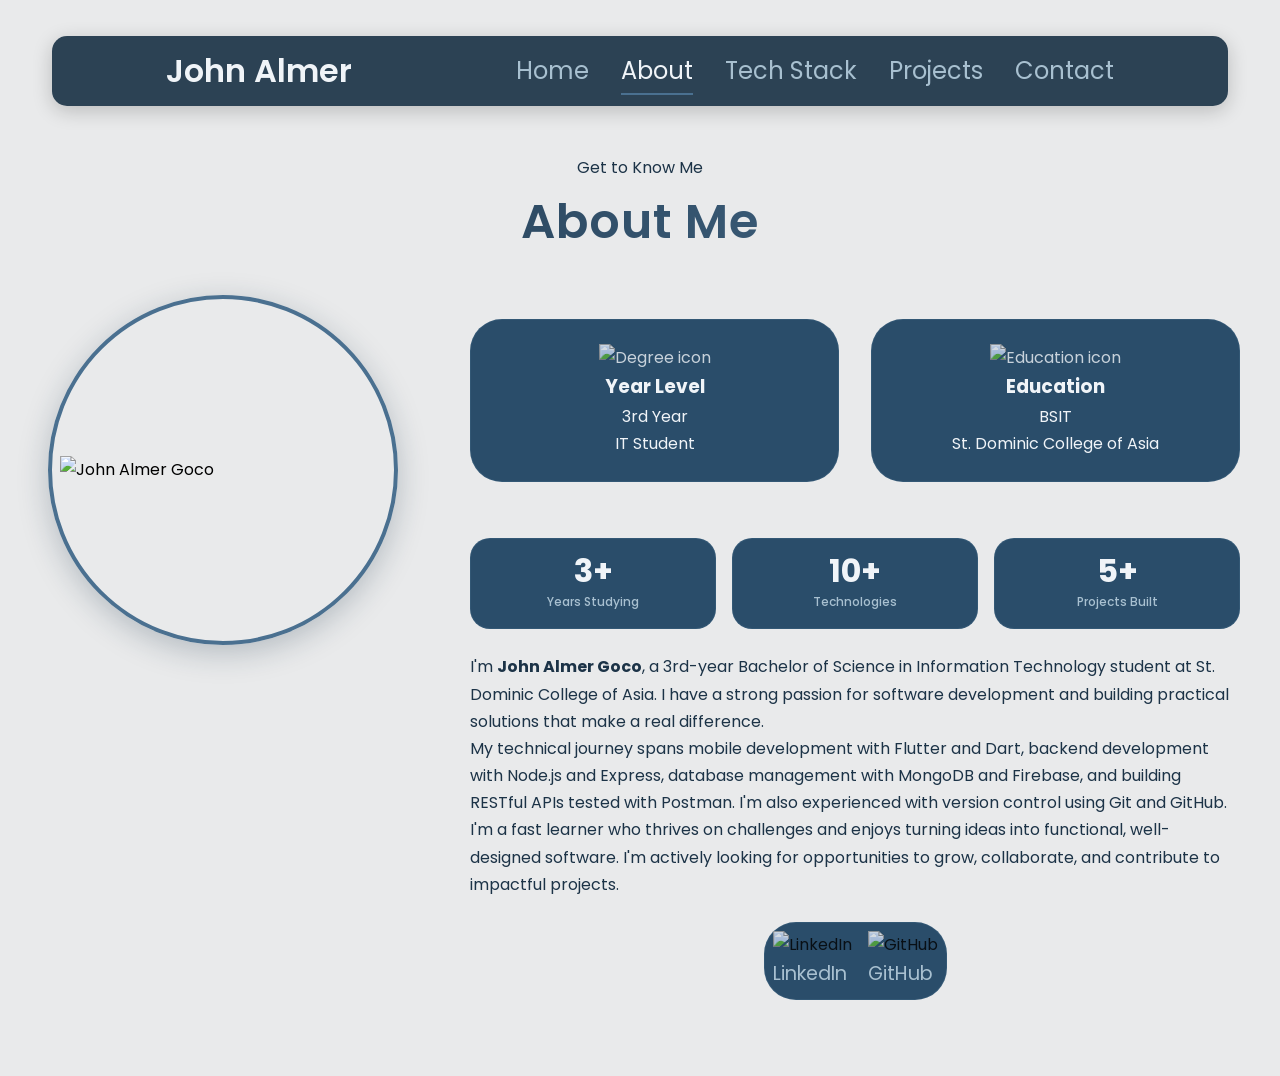
==== about.html @ 6cb9fc60 "Update portfolio" ====
<!DOCTYPE html>
<html lang="en">
<head>
    <meta charset="UTF-8">
    <meta name="viewport" content="width=device-width, initial-scale=1.0">
    <title>John Almer Goco | About</title>
    <link rel="stylesheet" href="css/style.css">
    <link rel="stylesheet" href="css/mediaqueries.css">
    <link rel="stylesheet" href="css/view.css">
</head>
<body>
    <div class="main-content">

        <nav id="desktop-nav">
            <div class="logo">John Almer</div>
            <ul class="nav-links">
                <li><a href="index.html">Home</a></li>
                <li><a href="about.html">About</a></li>
                <li><a href="tech-stack.html">Tech Stack</a></li>
                <li><a href="projects.html">Projects</a></li>
                <li><a href="contact.html">Contact</a></li>
            </ul>
        </nav>

        <nav id="hamburger-nav">
            <div class="logo">John Almer</div>
            <div class="hamburger-menu">
                <div class="hamburger-icon" onclick="toggleMenu()">
                    <span></span>
                    <span></span>
                    <span></span>
                </div>
                <div class="menu-links">
                    <li><a href="index.html" onclick="toggleMenu()">Home</a></li>
                    <li><a href="about.html" onclick="toggleMenu()">About</a></li>
                    <li><a href="tech-stack.html" onclick="toggleMenu()">Tech Stack</a></li>
                    <li><a href="projects.html" onclick="toggleMenu()">Projects</a></li>
                    <li><a href="contact.html" onclick="toggleMenu()">Contact</a></li>
                </div>
            </div>
        </nav>

        <section id="about">
            <p class="section__text__p1">Get to Know Me</p>
            <h1 class="title">About Me</h1>

            <div class="section-container">
                <div class="section__pic-container">
                    <img src="./assets/profilepic.jpg" alt="John Almer Goco" class="about-pic" />
                </div>

                <div class="about-details-container">
                    <div class="about-containers">
                        <div class="details-container">
                            <img src="./assets/experience-badge.png" alt="Degree icon" class="icon" />
                            <h3>Year Level</h3>
                            <p>3rd Year<br>IT Student</p>
                        </div>
                        <div class="details-container">
                            <img src="./assets/education-icon.png" alt="Education icon" class="icon" />
                            <h3>Education</h3>
                            <p>BSIT<br>St. Dominic College of Asia</p>
                        </div>
                    </div>

                    <!-- Animated stats row -->
                    <div class="about-stats">
                        <div class="stat-item">
                            <span class="stat-number" data-target="3">0</span>
                            <span class="stat-label">Years Studying</span>
                        </div>
                        <div class="stat-item">
                            <span class="stat-number" data-target="10">0</span>
                            <span class="stat-label">Technologies</span>
                        </div>
                        <div class="stat-item">
                            <span class="stat-number" data-target="5">0</span>
                            <span class="stat-label">Projects Built</span>
                        </div>
                    </div>

                    <div class="text-container">
                        <p>I'm <strong>John Almer Goco</strong>, a 3rd-year Bachelor of Science in Information Technology student at St. Dominic College of Asia. I have a strong passion for software development and building practical solutions that make a real difference.</p>
                        <p>My technical journey spans mobile development with Flutter and Dart, backend development with Node.js and Express, database management with MongoDB and Firebase, and building RESTful APIs tested with Postman. I'm also experienced with version control using Git and GitHub.</p>
                        <p>I'm a fast learner who thrives on challenges and enjoys turning ideas into functional, well-designed software. I'm actively looking for opportunities to grow, collaborate, and contribute to impactful projects.</p>
                    </div>

                    <div class="contact-info-lower-container">
                        <div class="contact-info-container">
                            <img src="./assets/Linkedin-Icon.png" alt="LinkedIn" class="icon contact-icon" />
                            <p><a href="https://www.linkedin.com/in/john-almer-goco-303b202a8/" target="_blank" rel="noopener">LinkedIn</a></p>
                        </div>
                        <div class="contact-info-container">
                            <img src="./assets/github-logo.png" alt="GitHub" class="icon contact-icon" />
                            <p><a href="https://www.github.com/git-gocojohnalmer" target="_blank" rel="noopener">GitHub</a></p>
                        </div>
                    </div>

                </div>
            </div>
        </section>

    </div>
    <script src="js/script.js"></script>
</body>
</html>
---- css/style.css ----
/* GENERAL STYLING */

@import url('https://fonts.googleapis.com/css2?family=Poppins:wght@300;400;500;600&display=swap');

:root {
    --color-bg-dark:    #1C3347;
    --color-bg-mid:     #2A4D6A;
    --color-accent:     #4A7090;
    --color-bg-light:   #E9EAEB;
    --color-text-light: #F0F4F8;
    --color-text-muted: #A8C0D0;
    --color-text-dark:  #1C3347;
    --radius-card:      1.25rem;
    --transition:       300ms ease;
}

* {
    margin: 0;
    padding: 0;
    box-sizing: border-box;
}

body {
    font-family: 'Poppins', sans-serif;
    background-color: var(--color-bg-light);
    overflow-x: hidden;
    position: relative;
    line-height: 1.7;
}

html {
    scroll-behavior: smooth;
}

p {
    color: var(--color-text-dark);
}

/* ANIMATIONS AND TRANSITIONS */

@keyframes fadeIn {
    from {
        opacity: 0;
        transform: translateY(20px);
    }
    to {
        opacity: 1;
        transform: translateY(0);
    }
}

@keyframes scale {
    0% {
        transform: scale(1);
    }
    50% {
        transform: scale(1.05);
    }
    100% {
        transform: scale(1);
    }
}

@keyframes float {
    0% {
        transform: translateY(0px);
    }
    50% {
        transform: translateY(-10px);
    }
    100% {
        transform: translateY(0px);
    }
}

@keyframes pulse {
    0% {
        box-shadow: 0 0 0 0 rgba(74, 112, 144, 0.4);
    }
    70% {
        box-shadow: 0 0 0 10px rgba(74, 112, 144, 0);
    }
    100% {
        box-shadow: 0 0 0 0 rgba(74, 112, 144, 0);
    }
}

a,
.btn,
.icon {
    transition: all var(--transition);
}

.nav-links a {
    position: relative;
    color: var(--color-text-muted);
    text-decoration: none;
    padding: 0.5rem 0;
}

.nav-links a::after {
    content: '';
    position: absolute;
    width: 0;
    height: 2px;
    bottom: 0;
    left: 0;
    background-color: var(--color-accent);
    transition: width 0.3s ease;
}

.nav-links a:hover {
    color: var(--color-text-light);
}

.nav-links a:hover::after {
    width: 100%;
}

.section__text__p1,
.title,
.section__text__p2,
.btn-container,
#socials-container {
    animation: fadeIn 1s ease forwards;
}

.section__pic-container {
    animation: float 3s ease-in-out infinite;
}

.title {
    animation-delay: 0.2s;
}

.section__text__p2 {
    animation-delay: 0.4s;
}

.btn-container {
    animation-delay: 0.6s;
}

#socials-container {
    animation-delay: 0.8s;
}

.icon:hover {
    transform: scale(1.1);
    cursor: pointer;
}

.arrow {
    animation: pulse 2s infinite;
}

/* Scroll animation classes */
.animate-in {
    animation: fadeIn 0.6s ease forwards;
}

.details-container,
article,
.section__text,
.btn-container {
    opacity: 0;
    transform: translateY(20px);
    transition: all 0.6s ease;
}

/* DESKTOP NAV */

nav,
.nav-links {
    display: flex;
}

nav {
    justify-content: space-around;
    align-items: center;
    height: 70px;
    background-color: rgba(28, 51, 71, 0.92);
    border-radius: 15px;
    padding: 0 2rem;
    margin: 1rem 2rem;
    box-shadow: 0 5px 20px rgba(0, 0, 0, 0.2);
    backdrop-filter: blur(10px);
}

.nav-links {
    gap: 2rem;
    list-style: none;
    font-size: 1.5rem;
    display: flex;
    align-items: center;
}

a {
    color: inherit;
    text-decoration: none;
    position: relative;
}

a:hover {
    color: var(--color-text-light);
    transform: translateY(-2px);
}

a::after {
    content: '';
    position: absolute;
    width: 0;
    height: 2px;
    bottom: -5px;
    left: 0;
    background-color: var(--color-accent);
    transition: width 0.3s ease;
}

a:hover::after {
    width: 100%;
}

.logo {
    font-size: 2rem;
    color: var(--color-text-light);
    font-weight: 600;
}

.logo:hover {
    cursor: default;
}

/* Particle js */

#particle-js {
    position: fixed;
    width: 100%;
    height: 100%;
    top: 0;
    left: 0;
    z-index: -1;
    background-color: var(--color-bg-dark);
}

.main-content {
    position: relative;
    z-index: 1;
    padding: 20px;
    width: 100%;
    min-height: 100vh;
    display: flex;
    flex-direction: column;
}

/* HAMBURGER MENU */

#hamburger-nav {
    display: none;
    background-color: rgba(28, 51, 71, 0.92);
    border-radius: 15px;
    padding: 0.5rem 2rem;
    margin: 1rem 2rem;
    box-shadow: 0 5px 20px rgba(0, 0, 0, 0.2);
    backdrop-filter: blur(10px);
    height: fit-content;
}

.hamburger-menu {
    position: relative;
    display: flex;
    flex-direction: column;
    align-items: flex-end;
}

.hamburger-icon {
    display: flex;
    flex-direction: column;
    justify-content: space-between;
    height: 24px;
    width: 30px;
    cursor: pointer;
}

.hamburger-icon span {
    height: 2px;
    width: 100%;
    background-color: var(--color-text-light);
    transition: all 0.3s ease-in-out;
    border-radius: 5px;
}

.menu-links {
    position: absolute;
    top: 100%;
    right: 0;
    background-color: var(--color-bg-dark);
    width: 0;
    max-height: 0;
    overflow: hidden;
    transition: all 0.3s ease-in-out;
    border-radius: 15px;
    box-shadow: 0 10px 30px rgba(0, 0, 0, 0.3);
    text-align: center;
    opacity: 0;
    z-index: 100;
    backdrop-filter: blur(10px);
    list-style: none;
    padding: 0;
    margin: 0.5rem 0 0 0;
    border: 1px solid rgba(74, 112, 144, 0.3);
}

.menu-links a {
    display: block;
    padding: 10px;
    text-align: center;
    font-size: 1.5rem;
    color: var(--color-text-light);
    text-decoration: none;
    transition: all 0.3s ease-in-out;
}

.menu-links a:hover {
    background-color: var(--color-bg-mid);
    color: var(--color-text-light);
}

.menu-links li {
    list-style: none;
}

.menu-links.open {
    max-height: 300px;
    width: 200px;
    padding: 10px;
    opacity: 1;
}

.hamburger-icon.open span:first-child {
    transform: rotate(45deg) translate(10px, 5px);
}

.hamburger-icon.open span:nth-child(2) {
    opacity: 0;
}

.hamburger-icon.open span:last-child {
    transform: rotate(-45deg) translate(10px, -5px);
}

.hamburger-icon span:first-child {
    transform: none;
}

.hamburger-icon span:first-child {
    opacity: 1;
}

.hamburger-icon span:last-child {
    transform: none;
}

/* SECTIONS */

section {
    padding: 2rem 0;
    min-height: 80vh;
    margin: 0 auto;
    max-width: 1200px;
    box-sizing: border-box;
    animation: fadeIn 1s ease forwards;
    display: flex;
    flex-direction: column;
    justify-content: center;
}

.section-container {
    display: flex;
}

/* PROFILE SECTION */

#profile {
    display: flex;
    justify-content: space-between;
    align-items: center;
    gap: 3rem;
    min-height: 80vh;
    padding: 2rem 0;
    flex-direction: row;
}

#profile p,
#profile .section__text__p1,
#profile .section__text__p2 {
    color: var(--color-text-muted);
}

#profile .title {
    background: linear-gradient(to right, var(--color-text-light), var(--color-accent));
    -webkit-background-clip: text;
    background-clip: text;
    color: transparent;
}

.profile-pic {
    width: 96%;
    height: 100%;
    object-fit: cover;
    object-position: center;
    transition: all 0.5s ease;
    box-shadow: 0 10px 20px rgba(0, 0, 0, 0.2);
}

.profile-pic:hover {
    transform: scale(1.03);
    box-shadow: 0 15px 30px rgba(0, 0, 0, 0.3);
}

.section__pic-container {
    display: flex;
    height: 350px;
    width: 350px;
    margin-left: 2rem;
    border-radius: 50%;
    flex: 0 0 auto;
    justify-content: center;
    align-items: center;
    overflow: hidden;
    box-shadow: 0 10px 25px rgba(0, 0, 0, 0.25);
    border: 4px solid var(--color-accent);
    transition: transform 0.3s ease, box-shadow 0.3s ease;
}

.section__pic-container:hover {
    transform: translateY(-10px);
    box-shadow: 0 15px 30px rgba(74, 112, 144, 0.4);
}

.section__text {
    align-self: center;
    max-width: 500px;
    flex: 1;
    text-align: center;
    padding-right: 2rem;
}

.section__text p {
    font-weight: 600;
}

.section__text__p1 {
    text-align: center;
}

.section__text__p2 {
    font-size: 1.75rem;
    margin-bottom: 2rem;
}

.title {
    font-size: 3rem;
    text-align: center;
    margin-bottom: 1.5rem;
    background: linear-gradient(to right, var(--color-text-dark), var(--color-accent));
    -webkit-background-clip: text;
    background-clip: text;
    color: transparent;
    font-weight: 600;
    letter-spacing: 1px;
}

#socials-container {
    display: flex;
    justify-content: center;
    margin-top: 0.5rem;
    gap: 1rem;
}

/* ICONS */

.icon {
    cursor: pointer;
    height: 2rem;
    opacity: 0.8;
    transition: all var(--transition);
}

.icon:hover {
    opacity: 1;
}

/* BUTTON */

.btn-container {
    display: flex;
    justify-content: center;
    gap: 1rem;
}

.btn {
    font-weight: 600;
    transition: all var(--transition);
    padding: 1rem;
    width: 8rem;
    border-radius: 2rem;
    border: 2px solid var(--color-accent);
    text-decoration: none;
    box-shadow: 0 5px 15px rgba(74, 112, 144, 0.25);
    display: inline-block;
    text-align: center;
    cursor: pointer;
    position: relative;
    overflow: hidden;
    z-index: 1;
}

.btn::before {
    content: '';
    position: absolute;
    top: 0;
    left: -100%;
    width: 100%;
    height: 100%;
    background: rgba(255, 255, 255, 0.1);
    transition: all 0.3s ease;
    z-index: -1;
}

.btn:hover::before {
    left: 0;
}

.btn:hover {
    transform: translateY(-3px);
    box-shadow: 0 10px 25px rgba(74, 112, 144, 0.4);
    color: var(--color-text-light);
}

.btn-color-1 {
    background-color: var(--color-accent);
    color: var(--color-text-light);
}

.btn-color-1:hover {
    background-color: var(--color-bg-mid);
    border-color: var(--color-bg-mid);
    color: var(--color-text-light);
}

.btn-color-2 {
    background: transparent;
    border-color: var(--color-text-light);
    color: var(--color-text-light);
}

.btn-color-2:hover {
    background-color: rgba(240, 244, 248, 0.12);
    border-color: var(--color-text-light);
}

.btn-container {
    gap: 1rem;
}

/* ABOUT SECTION */

#about {
    position: relative;
}

.about-containers {
    gap: 2rem;
    margin-bottom: 2rem;
    margin-top: 2rem;
}

.about-details-container {
    justify-content: center;
    flex-direction: column;
}

.about-containers,
.about-details-container {
    display: flex;
}

.about-pic {
    width: 100%;
    object-fit: cover;
    object-position: center;
}

.arrow {
    position: absolute;
    right: -5rem;
    bottom: 2.5rem;
}

.details-container {
    padding: 1.5rem;
    flex: 1;
    background: var(--color-bg-mid);
    border-radius: 2rem;
    border: 1px solid rgba(74, 112, 144, 0.3);
    text-align: center;
    transition: all 0.3s ease;
    transform: translateY(0);
    color: var(--color-text-light);
}

.details-container:hover {
    transform: translateY(-10px);
    box-shadow: 0 15px 30px rgba(28, 51, 71, 0.2);
    border-color: var(--color-accent);
}

.details-container p,
.details-container h2,
.details-container h3 {
    color: var(--color-text-light);
}

.section-container {
    gap: 4rem;
    height: 80%;
}

#about .section__pic-container {
    height: 350px;
    margin: 0.5rem;
    padding: 0.5rem;
    box-shadow: 0 8px 30px rgba(28, 51, 71, 0.25);
}

.contact-info-container p {
    font-size: larger;
    color: var(--color-text-dark);
}

.contact-icon {
    cursor: default;
}

.icon.contact-icon:hover {
    transform: scale(1.1);
}

.contact-info-lower-container {
    display: flex;
    justify-content: center;
    gap: 1rem;
    margin-top: 0.75rem;
    flex-wrap: wrap;
    border-radius: 2rem;
    border: 1px solid rgba(74, 112, 144, 0.3);
    background: var(--color-bg-mid);
    padding: 0.5rem;
    margin-bottom: 0.5rem;
}

.contact-info-lower-container p {
    color: var(--color-text-muted);
}

/* ---- About Stats (about.html) ---- */

.about-stats {
    display: flex;
    gap: 1rem;
    margin: 1.5rem 0;
    justify-content: center;
}

.stat-item {
    display: flex;
    flex-direction: column;
    align-items: center;
    background: var(--color-bg-mid);
    border: 1px solid rgba(74, 112, 144, 0.3);
    border-radius: var(--radius-card);
    padding: 1rem 1.5rem;
    min-width: 90px;
    flex: 1;
}

.stat-number {
    font-size: 2rem;
    font-weight: 700;
    color: var(--color-text-light);
    line-height: 1;
}

.stat-label {
    font-size: 0.75rem;
    color: var(--color-text-muted);
    text-align: center;
    margin-top: 0.3rem;
    font-weight: 500;
}

/* ---- Tech Stack Filter (tech-stack.html) ---- */

.filter-container {
    display: flex;
    gap: 0.75rem;
    margin-bottom: 2rem;
    flex-wrap: wrap;
    justify-content: center;
}

.filter-btn {
    padding: 0.5rem 1.4rem;
    border-radius: 2rem;
    border: 2px solid var(--color-accent);
    background: transparent;
    color: var(--color-accent);
    font-family: 'Poppins', sans-serif;
    font-size: 0.9rem;
    font-weight: 600;
    cursor: pointer;
    transition: all var(--transition);
}

.filter-btn:hover,
.filter-btn.active {
    background: var(--color-accent);
    color: var(--color-text-light);
    box-shadow: 0 4px 12px rgba(74, 112, 144, 0.3);
}

.details-container.hidden {
    display: none;
}

/* Active nav link */
.active-link {
    color: var(--color-text-light) !important;
}

.active-link::after {
    width: 100% !important;
}
---- css/mediaqueries.css ----
@media screen and (max-width: 1400px) {
    #profile {
        height: 83vh;
        margin-bottom: 6rem;
    }

    .about-containers {
        flex-wrap: wrap;
    }

    section {
        height: auto;
        min-height: 85vh;
        padding-bottom: 2rem;
    }
}

@media screen and (max-width: 1200px) {
    #desktop-nav {
        display: none;
    }

    #hamburger-nav {
        display: flex;
        margin: 1rem;
        padding: 0.75rem 1.5rem;
        width: calc(100% - 2rem);
        justify-content: space-between;
        background-color: rgba(28, 51, 71, 0.95);
        border-radius: 15px;
        box-shadow: 0 5px 20px rgba(0, 0, 0, 0.25);
        backdrop-filter: blur(10px);
        position: fixed;
        top: 0;
        left: 0;
        right: 0;
        z-index: 10;
    }

    #experience,
    .experience-details-container,
    .tech-stack-details-container {
        margin-top: 2rem;
    }

    #profile,
    .section-container {
        display: flex;
        flex-direction: column;
        align-items: center;
        text-align: center;
    }

    .arrow {
        display: none;
    }

    section,
    .section-container {
        height: fit-content;
    }

    section {
        margin: 0 5%;
        padding-top: 80px;
        padding: 1rem;
    }

    .main-content {
        padding-top: 60px;
    }

    .section__pic-container {
        width: 275px;
        height: 275px;
        margin: 0 auto 2rem;
    }

    .about-containers {
        margin-top: 0;
        display: flex;
        justify-content: center;
    }

    .details-container {
        padding: 1rem;
        margin: 0.5rem;
    }

    .contact-info-container {
        margin: 0.5rem;
    }

    .hamburger-menu {
        width: 100%;
    }

    .menu-links {
        max-height: 300px;
        margin: 0 auto;
        display: flex;
        flex-direction: column;
        align-items: center;
        width: 100%;
    }

    .menu-links a {
        display: block;
        text-align: center;
        width: 100%;
        padding: 0.8rem 0;
    }
}

@media screen and (max-width: 600px) {
    #contact,
    footer {
        height: auto;
        min-height: 50vh;
        padding: 1rem 0;
    }

    #profile {
        height: auto;
        min-height: 80vh;
        margin-bottom: 0;
        padding: 1rem 0;
    }

    article {
        font-size: 1rem;
    }

    footer nav {
        height: fit-content;
        margin-bottom: 2rem;
    }

    .about-containers,
    .contact-info-upper-container,
    .contact-info-lower-container,
    .btn-container {
        flex-wrap: wrap;
        justify-content: center;
    }

    .contact-info-container {
        margin: 0.5rem;
        flex-basis: 100%;
        display: flex;
        flex-direction: column;
        align-items: center;
        text-align: center;
    }

    .contact-info-container p,
    .nav-links li a {
        font-size: 1rem;
    }

    .experience-sub-title {
        font-size: 1.25rem;
    }

    .logo {
        font-size: 1.5rem;
        white-space: nowrap;
    }

    .nav-links {
        flex-direction: column;
        gap: 0.5rem;
        text-align: center;
        align-items: center;
        width: 100%;
    }

    .section__pic-container {
        width: 250px;
        height: 250px;
        justify-content: center;
        margin: 0 auto 2rem;
        border-radius: 10px !important;
        clip-path: none !important;
    }

    #profile .section__pic-container,
    #about .section__pic-container {
        border-radius: 10px !important;
        border: 4px solid var(--color-accent);
    }

    .section__text__p2 {
        font-size: 1.25rem;
    }

    .title {
        font-size: 2rem;
    }

    .text-container {
        text-align: justify;
        padding: 0.5rem;
    }

    .main-content {
        padding: 10px;
    }

    .details-container.color-container {
        width: 100%;
        margin: 0.5rem 0;
    }

    .project-img {
        width: 100%;
        height: auto;
    }

    section {
        margin: 0;
        padding: 1rem 0.5rem;
    }

    .hamburger-icon {
        margin-right: 1rem;
    }

    article {
        width: 100%;
        margin: 0.5rem 0;
        justify-content: flex-start;
    }

    .article-container {
        display: flex;
        flex-direction: column;
        align-items: center;
    }

    .menu-links li {
        width: 100%;
        text-align: center;
    }

    .nav-links-container {
        width: 100%;
        display: flex;
        justify-content: center;
    }
}

@media screen and (max-width: 480px) {
    .section__pic-container {
        max-width: 90%;
        height: auto;
    }

    #profile {
        padding-top: 3rem;
    }

    .section__text__p1 {
        font-size: 0.9rem;
    }

    .title {
        font-size: 1.75rem;
    }

    .btn {
        font-size: 0.9rem;
        padding: 0.5rem 1rem;
    }

    .details-container {
        margin: 0.5rem 0;
        padding: 1rem 0.5rem;
    }

    .article-container {
        gap: 0.5rem;
    }

    .logo {
        font-size: 1.25rem;
    }

    .icon {
        width: 1.5rem;
        height: 1.5rem;
    }

    .hamburger-icon {
        height: 20px;
        width: 25px;
    }

    #hamburger-nav {
        height: 12vh;
    }

    .menu-links a {
        font-size: 1.2rem;
        padding: 0.6rem 0;
    }
}

/* Tablet-specific adjustments */
@media screen and (min-width: 601px) and (max-width: 1024px) {
    section {
        padding: 2rem 1rem;
    }

    .profile-pic {
        max-width: 250px;
    }

    .section__text {
        align-items: center;
        text-align: center;
    }

    .details-container {
        margin: 0.5rem;
    }

    article {
        width: 8rem;
    }

    .contact-info-container {
        display: flex;
        flex-direction: column;
        align-items: center;
    }

    .projects__section {
        padding: 2rem 1rem;
        margin: 0 2rem;
        align-items: center;
        text-align: center;
    }
}

/* Landscape orientation for phones */
@media (max-height: 500px) and (orientation: landscape) {
    #profile {
        flex-direction: row;
        height: auto;
        padding: 1rem;
        justify-content: space-around;
    }

    .section__pic-container {
        height: 30vh;
        width: auto;
    }

    section {
        height: auto;
        min-height: 100vh;
        padding: 1rem 0;
    }

    .menu-links {
        flex-direction: row;
        flex-wrap: wrap;
        justify-content: center;
    }

    .menu-links li {
        margin: 0 1rem;
    }

    .projects__section {
        padding: 2rem 1rem;
        margin: 0 2rem;
        align-items: center;
        text-align: center;
    }
}
---- css/view.css ----
/* Desktop View */

#desktop-nav {
    height: 70px;
}

#contact {
    padding-top: 3rem;
    min-height: 70vh;
}

.contact-info-upper-container,
.contact-info-lower-container {
    margin: 1.5rem auto;
    max-width: 90%;
}

/* Tablet and Mobile View */
@media screen and (max-width: 1200px) {

    /*navigation positioning */
    body {
        padding-top: 70px;
    }

    #hamburger-nav {
        position: fixed;
        top: 0;
        left: 0;
        right: 0;
        width: calc(100% - 2rem);
        margin: 0.5rem 1rem;
        padding: 0.75rem 1.5rem;
        z-index: 1000;
        background-color: rgba(28, 51, 71, 0.95);
        border-radius: 15px;
        box-shadow: 0 5px 20px rgba(0, 0, 0, 0.25);
        backdrop-filter: blur(10px);
    }

    /* Hamburger icon lines */
    .hamburger-icon span {
        height: 2px;
        background-color: var(--color-text-light);
        margin: 2px 0;
        border-radius: 5px;
        transition: all 0.3s ease;
    }

    /* Menu dropdown */
    .menu-links {
        position: absolute;
        top: 100%;
        right: 0;
        width: auto;
        min-width: 200px;
        background-color: var(--color-bg-dark);
        border-radius: 15px;
        box-shadow: 0 10px 30px rgba(0, 0, 0, 0.3);
        backdrop-filter: blur(10px);
        overflow: hidden;
        z-index: 1001;
        border: 1px solid rgba(74, 112, 144, 0.3);
    }

    .menu-links.open {
        max-height: 300px;
        opacity: 1;
        padding: 0.5rem;
        width: auto;
    }

    .menu-links li {
        list-style: none;
        margin: 0.5rem 0;
    }

    .menu-links a {
        display: block;
        padding: 0.75rem 1.5rem;
        color: var(--color-text-light);
        font-weight: 500;
        text-decoration: none;
        border-radius: 10px;
        transition: all 0.3s ease;
    }

    .menu-links a:hover {
        background-color: var(--color-bg-mid);
        color: var(--color-text-light);
    }

    /* Fix section spacing */
    section {
        padding-top: 90px !important;
        margin: 0 1rem !important;
        padding-bottom: 2rem !important;
    }

    /* Adjust profile section for mobile */
    #profile {
        margin-top: 1rem;
        flex-direction: column;
    }

    /* Profile picture styles for mobile and tablet */
    .section__pic-container,
    #about .section__pic-container {
        height: 280px;
        width: 280px;
        margin: 0 auto 1.5rem;
        border-radius: 25px !important;
        border-width: 4px;
        border-style: solid;
        border-color: var(--color-accent);
    }

    #profile .section__pic-container,
    #about .section__pic-container {
        box-shadow: 0 10px 25px rgba(28, 51, 71, 0.25);
        transition: all 0.3s ease;
    }

    .section__pic-container:hover,
    #about .section__pic-container:hover {
        transform: translateY(-5px);
        border-radius: 35px !important;
        box-shadow: 0 15px 30px rgba(74, 112, 144, 0.3);
        border-color: var(--color-text-light);
        transition: all 0.3s ease;
    }

    .profile-pic,
    .about-pic {
        object-fit: cover;
        object-position: center;
        transition: transform 0.5s ease;
        width: 100%;
        height: 100%;
        border-radius: 25px !important;
        box-shadow: 0 10px 25px rgba(28, 51, 71, 0.2);
        border: 3px solid var(--color-accent);
        transition: all 0.3s ease;
        background-color: var(--color-bg-dark);
        padding: 0.25rem;
        display: block;
        margin: 0 auto;
        max-width: 280px;
        max-height: 280px;
        animation: float-mobile 3s ease-in-out infinite;
    }

    .profile-pic:hover,
    .about-pic:hover {
        transform: scale(1.05);
        box-shadow: 0 15px 30px rgba(74, 112, 144, 0.3);
        border-color: var(--color-text-light);
        transition: all 0.3s ease;
        border-radius: 35px !important;
        animation: float-mobile 3s ease-in-out infinite;
    }

    @keyframes float-mobile {
        0% {
            transform: translateY(0px);
        }

        50% {
            transform: translateY(-5px);
        }

        100% {
            transform: translateY(0px);
        }
    }

    #profile .section__pic-container,
    #about .section__pic-container {
        animation: float-mobile 3s ease-in-out infinite;
        border-radius: 25px !important;
        box-shadow: 0 10px 25px rgba(28, 51, 71, 0.2);
        transition: all 0.3s ease;
        border: 4px solid var(--color-accent);
        background-color: var(--color-bg-dark);
        padding: 0.25rem;
        width: 100%;
        max-width: 280px;
        height: auto;
        max-height: 280px;
        object-fit: cover;
        object-position: center;
        margin: 0 auto 1.5rem;
        display: block;
    }
}
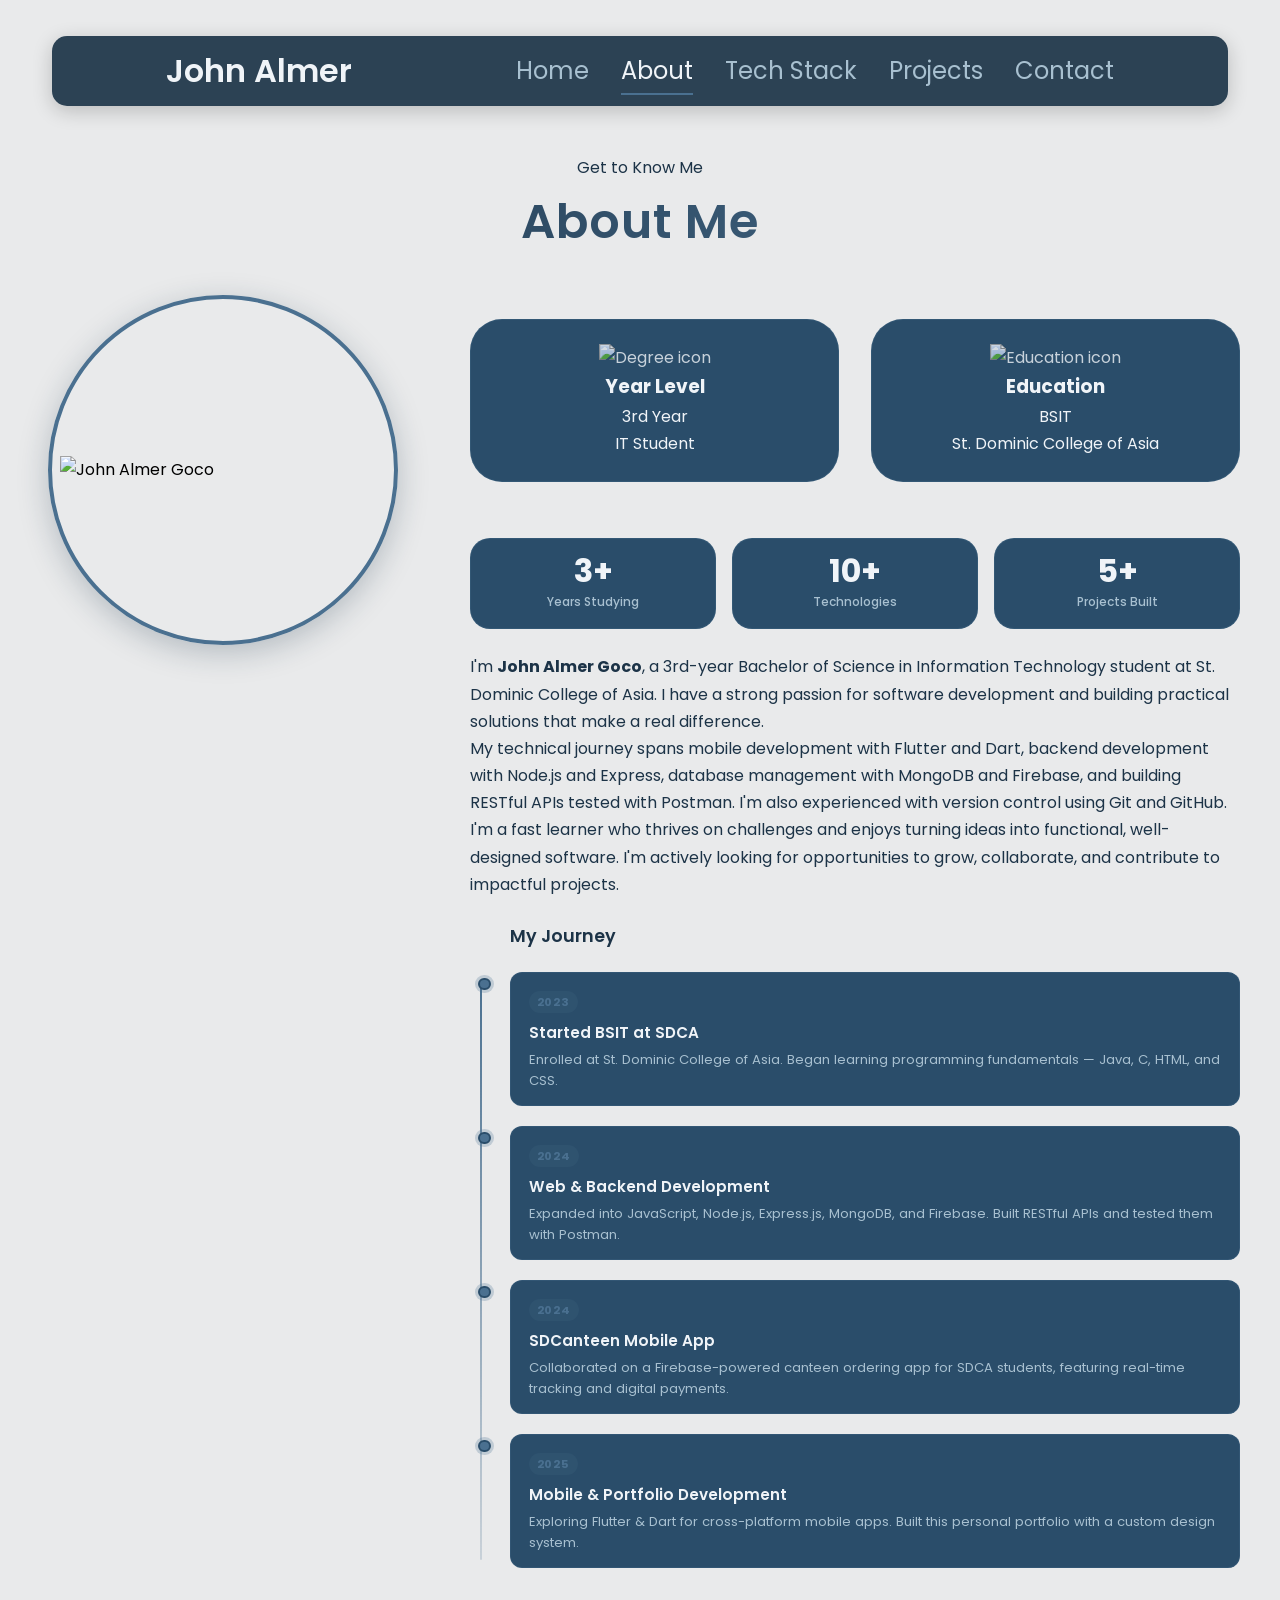
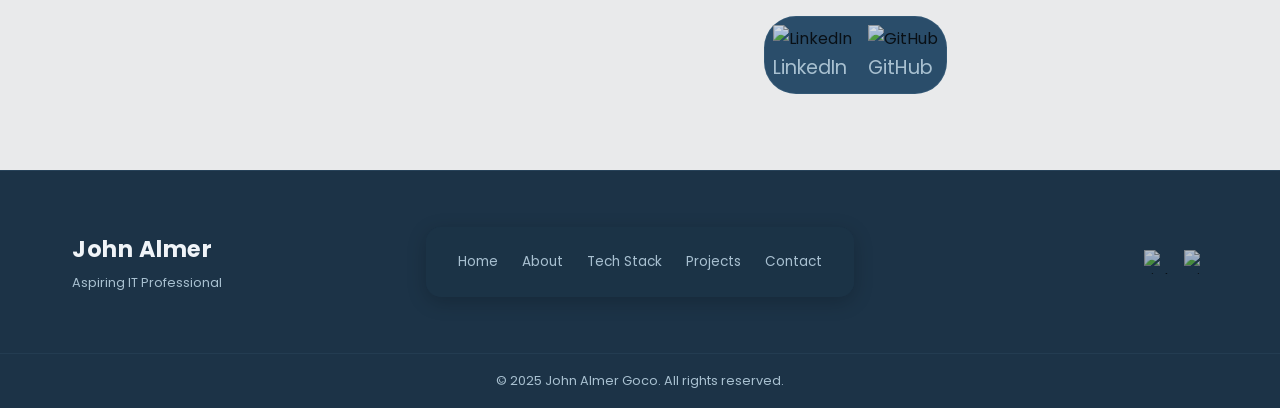
==== commit d031fead: "Initial commit Co-authored-by: Copilot <copilot@github.com>" ====
--- a/about.html
+++ b/about.html
@@ -4,6 +4,12 @@
     <meta charset="UTF-8">
     <meta name="viewport" content="width=device-width, initial-scale=1.0">
     <title>John Almer Goco | About</title>
+    <meta name="description" content="Learn about John Almer Goco — 3rd-year BSIT student, developer, and aspiring IT professional at St. Dominic College of Asia.">
+    <meta property="og:type" content="website">
+    <meta property="og:title" content="About — John Almer Goco">
+    <meta property="og:description" content="3rd-year BSIT student passionate about software development, web technologies, and mobile apps.">
+    <meta property="og:image" content="assets/profilepic.jpg">
+    <link rel="icon" href="assets/favicon.svg" type="image/svg+xml">
     <link rel="stylesheet" href="css/style.css">
     <link rel="stylesheet" href="css/mediaqueries.css">
     <link rel="stylesheet" href="css/view.css">
@@ -25,7 +31,7 @@
         <nav id="hamburger-nav">
             <div class="logo">John Almer</div>
             <div class="hamburger-menu">
-                <div class="hamburger-icon" onclick="toggleMenu()">
+                <div class="hamburger-icon" onclick="toggleMenu()" aria-label="Toggle navigation" aria-expanded="false">
                     <span></span>
                     <span></span>
                     <span></span>
@@ -46,24 +52,24 @@
 
             <div class="section-container">
                 <div class="section__pic-container">
-                    <img src="./assets/profilepic.jpg" alt="John Almer Goco" class="about-pic" />
+                    <img src="./assets/profilepic.jpg" alt="John Almer Goco" class="about-pic" loading="lazy" />
                 </div>
 
                 <div class="about-details-container">
                     <div class="about-containers">
                         <div class="details-container">
-                            <img src="./assets/experience-badge.png" alt="Degree icon" class="icon" />
+                            <img src="./assets/experience-badge.png" alt="Degree icon" class="icon" loading="lazy" />
                             <h3>Year Level</h3>
                             <p>3rd Year<br>IT Student</p>
                         </div>
                         <div class="details-container">
-                            <img src="./assets/education-icon.png" alt="Education icon" class="icon" />
+                            <img src="./assets/education-icon.png" alt="Education icon" class="icon" loading="lazy" />
                             <h3>Education</h3>
                             <p>BSIT<br>St. Dominic College of Asia</p>
                         </div>
                     </div>
 
-                    <!-- Animated stats row -->
+                    <!-- Animated stats -->
                     <div class="about-stats">
                         <div class="stat-item">
                             <span class="stat-number" data-target="3">0</span>
@@ -85,13 +91,52 @@
                         <p>I'm a fast learner who thrives on challenges and enjoys turning ideas into functional, well-designed software. I'm actively looking for opportunities to grow, collaborate, and contribute to impactful projects.</p>
                     </div>
 
+                    <!-- Timeline -->
+                    <div class="timeline-section">
+                        <h3 class="timeline-heading">My Journey</h3>
+                        <div class="timeline">
+                            <div class="timeline-item">
+                                <div class="timeline-dot"></div>
+                                <div class="timeline-content">
+                                    <span class="timeline-year">2023</span>
+                                    <h4>Started BSIT at SDCA</h4>
+                                    <p>Enrolled at St. Dominic College of Asia. Began learning programming fundamentals — Java, C, HTML, and CSS.</p>
+                                </div>
+                            </div>
+                            <div class="timeline-item">
+                                <div class="timeline-dot"></div>
+                                <div class="timeline-content">
+                                    <span class="timeline-year">2024</span>
+                                    <h4>Web &amp; Backend Development</h4>
+                                    <p>Expanded into JavaScript, Node.js, Express.js, MongoDB, and Firebase. Built RESTful APIs and tested them with Postman.</p>
+                                </div>
+                            </div>
+                            <div class="timeline-item">
+                                <div class="timeline-dot"></div>
+                                <div class="timeline-content">
+                                    <span class="timeline-year">2024</span>
+                                    <h4>SDCanteen Mobile App</h4>
+                                    <p>Collaborated on a Firebase-powered canteen ordering app for SDCA students, featuring real-time tracking and digital payments.</p>
+                                </div>
+                            </div>
+                            <div class="timeline-item">
+                                <div class="timeline-dot"></div>
+                                <div class="timeline-content">
+                                    <span class="timeline-year">2025</span>
+                                    <h4>Mobile &amp; Portfolio Development</h4>
+                                    <p>Exploring Flutter &amp; Dart for cross-platform mobile apps. Built this personal portfolio with a custom design system.</p>
+                                </div>
+                            </div>
+                        </div>
+                    </div>
+
                     <div class="contact-info-lower-container">
                         <div class="contact-info-container">
-                            <img src="./assets/Linkedin-Icon.png" alt="LinkedIn" class="icon contact-icon" />
+                            <img src="./assets/Linkedin-Icon.png" alt="LinkedIn" class="icon contact-icon" loading="lazy" />
                             <p><a href="https://www.linkedin.com/in/john-almer-goco-303b202a8/" target="_blank" rel="noopener">LinkedIn</a></p>
                         </div>
                         <div class="contact-info-container">
-                            <img src="./assets/github-logo.png" alt="GitHub" class="icon contact-icon" />
+                            <img src="./assets/github-logo.png" alt="GitHub" class="icon contact-icon" loading="lazy" />
                             <p><a href="https://www.github.com/git-gocojohnalmer" target="_blank" rel="noopener">GitHub</a></p>
                         </div>
                     </div>
@@ -101,6 +146,36 @@
         </section>
 
     </div>
+
+    <button class="back-to-top" id="backToTop" aria-label="Back to top">&#8679;</button>
+
+    <footer class="site-footer">
+        <div class="footer-inner">
+            <div class="footer-brand">
+                <span class="footer-logo">John Almer</span>
+                <p>Aspiring IT Professional</p>
+            </div>
+            <nav class="footer-nav" aria-label="Footer navigation">
+                <a href="index.html">Home</a>
+                <a href="about.html">About</a>
+                <a href="tech-stack.html">Tech Stack</a>
+                <a href="projects.html">Projects</a>
+                <a href="contact.html">Contact</a>
+            </nav>
+            <div class="footer-socials">
+                <a href="https://www.linkedin.com/in/john-almer-goco-303b202a8/" target="_blank" rel="noopener" aria-label="LinkedIn">
+                    <img src="assets/Linkedin-Icon.png" alt="LinkedIn" loading="lazy" />
+                </a>
+                <a href="https://www.github.com/git-gocojohnalmer" target="_blank" rel="noopener" aria-label="GitHub">
+                    <img src="assets/github-logo.png" alt="GitHub" loading="lazy" />
+                </a>
+            </div>
+        </div>
+        <div class="footer-bottom">
+            <p>&copy; 2025 John Almer Goco. All rights reserved.</p>
+        </div>
+    </footer>
+
     <script src="js/script.js"></script>
 </body>
 </html>
--- a/css/style.css
+++ b/css/style.css
@@ -742,3 +742,286 @@
 .active-link::after {
     width: 100% !important;
 }
+
+/* =============================================
+   PAGE TRANSITION
+   ============================================= */
+
+@keyframes pageEnter {
+    from { opacity: 0; transform: translateY(8px); }
+    to   { opacity: 1; transform: translateY(0); }
+}
+
+body {
+    animation: pageEnter 0.35s ease forwards;
+    transition: opacity 0.28s ease, transform 0.28s ease;
+}
+
+body.page-exit {
+    opacity: 0;
+    transform: translateY(-8px);
+}
+
+/* =============================================
+   BACK TO TOP
+   ============================================= */
+
+.back-to-top {
+    position: fixed;
+    bottom: 2rem;
+    right: 2rem;
+    width: 3rem;
+    height: 3rem;
+    background: var(--color-accent);
+    color: var(--color-text-light);
+    border: none;
+    border-radius: 50%;
+    font-size: 1.4rem;
+    line-height: 1;
+    cursor: pointer;
+    opacity: 0;
+    visibility: hidden;
+    transition: all 0.3s ease;
+    z-index: 998;
+    box-shadow: 0 4px 16px rgba(74, 112, 144, 0.45);
+    display: flex;
+    align-items: center;
+    justify-content: center;
+}
+
+.back-to-top.visible {
+    opacity: 1;
+    visibility: visible;
+}
+
+.back-to-top:hover {
+    background: var(--color-bg-mid);
+    transform: translateY(-4px);
+    box-shadow: 0 8px 24px rgba(74, 112, 144, 0.55);
+}
+
+/* =============================================
+   FOOTER
+   ============================================= */
+
+.site-footer {
+    background: var(--color-bg-dark);
+    border-top: 1px solid rgba(74, 112, 144, 0.25);
+    margin-top: auto;
+    width: 100%;
+}
+
+.footer-inner {
+    max-width: 1200px;
+    margin: 0 auto;
+    padding: 2.5rem 2rem;
+    display: grid;
+    grid-template-columns: 1fr auto 1fr;
+    align-items: center;
+    gap: 2rem;
+}
+
+.footer-brand {
+    display: flex;
+    flex-direction: column;
+    gap: 0.25rem;
+}
+
+.footer-logo {
+    font-size: 1.4rem;
+    font-weight: 700;
+    color: var(--color-text-light);
+    letter-spacing: 0.5px;
+}
+
+.footer-brand p {
+    font-size: 0.8rem;
+    color: var(--color-text-muted);
+    margin: 0;
+}
+
+.footer-nav {
+    display: flex;
+    gap: 1.5rem;
+    flex-wrap: wrap;
+    justify-content: center;
+}
+
+.footer-nav a {
+    font-size: 0.85rem;
+    color: var(--color-text-muted);
+    text-decoration: none;
+    transition: color var(--transition);
+    white-space: nowrap;
+}
+
+.footer-nav a:hover {
+    color: var(--color-text-light);
+}
+
+.footer-nav a::after {
+    display: none;
+}
+
+.footer-socials {
+    display: flex;
+    gap: 1rem;
+    justify-content: flex-end;
+    align-items: center;
+}
+
+.footer-socials a {
+    display: flex;
+    align-items: center;
+    opacity: 0.7;
+    transition: opacity var(--transition), transform var(--transition);
+}
+
+.footer-socials a:hover {
+    opacity: 1;
+    transform: translateY(-2px);
+}
+
+.footer-socials a::after {
+    display: none;
+}
+
+.footer-socials img {
+    width: 1.5rem;
+    height: 1.5rem;
+    object-fit: contain;
+}
+
+.footer-bottom {
+    border-top: 1px solid rgba(74, 112, 144, 0.15);
+    padding: 1rem 2rem;
+    text-align: center;
+}
+
+.footer-bottom p {
+    font-size: 0.8rem;
+    color: var(--color-text-muted);
+    margin: 0;
+}
+
+/* =============================================
+   TIMELINE (About page)
+   ============================================= */
+
+.timeline-section {
+    margin: 1.5rem 0;
+}
+
+.timeline-heading {
+    font-size: 1.1rem;
+    font-weight: 600;
+    color: var(--color-text-dark);
+    margin-bottom: 1.25rem;
+    padding-left: 2.5rem;
+}
+
+.timeline {
+    position: relative;
+    padding-left: 2.5rem;
+}
+
+.timeline::before {
+    content: '';
+    position: absolute;
+    left: 0.6rem;
+    top: 0.5rem;
+    bottom: 0.5rem;
+    width: 2px;
+    background: linear-gradient(to bottom, var(--color-accent), rgba(74, 112, 144, 0.2));
+    border-radius: 2px;
+}
+
+.timeline-item {
+    position: relative;
+    margin-bottom: 1.25rem;
+}
+
+.timeline-item:last-child {
+    margin-bottom: 0;
+}
+
+.timeline-dot {
+    position: absolute;
+    left: -2rem;
+    top: 0.35rem;
+    width: 0.8rem;
+    height: 0.8rem;
+    background: var(--color-accent);
+    border-radius: 50%;
+    border: 2px solid var(--color-bg-mid);
+    box-shadow: 0 0 0 3px rgba(74, 112, 144, 0.25);
+}
+
+.timeline-content {
+    background: var(--color-bg-mid);
+    border: 1px solid rgba(74, 112, 144, 0.25);
+    border-radius: 0.75rem;
+    padding: 0.85rem 1.1rem;
+    transition: border-color var(--transition), box-shadow var(--transition);
+}
+
+.timeline-item:hover .timeline-content {
+    border-color: var(--color-accent);
+    box-shadow: 0 4px 16px rgba(28, 51, 71, 0.15);
+}
+
+.timeline-year {
+    display: inline-block;
+    font-size: 0.7rem;
+    font-weight: 700;
+    color: var(--color-accent);
+    text-transform: uppercase;
+    letter-spacing: 0.08em;
+    margin-bottom: 0.2rem;
+    background: rgba(74, 112, 144, 0.15);
+    padding: 0.1rem 0.5rem;
+    border-radius: 2rem;
+}
+
+.timeline-content h4 {
+    font-size: 0.95rem;
+    font-weight: 600;
+    color: var(--color-text-light);
+    margin: 0.2rem 0 0.25rem;
+}
+
+.timeline-content p {
+    font-size: 0.82rem;
+    color: var(--color-text-muted) !important;
+    margin: 0;
+    line-height: 1.6;
+}
+
+/* =============================================
+   RESPONSIVE — Footer & Back-to-top
+   ============================================= */
+
+@media screen and (max-width: 768px) {
+    .footer-inner {
+        grid-template-columns: 1fr;
+        text-align: center;
+        gap: 1.5rem;
+        padding: 2rem 1.5rem;
+    }
+
+    .footer-brand {
+        align-items: center;
+    }
+
+    .footer-socials {
+        justify-content: center;
+    }
+
+    .back-to-top {
+        bottom: 1.25rem;
+        right: 1.25rem;
+        width: 2.6rem;
+        height: 2.6rem;
+        font-size: 1.2rem;
+    }
+}
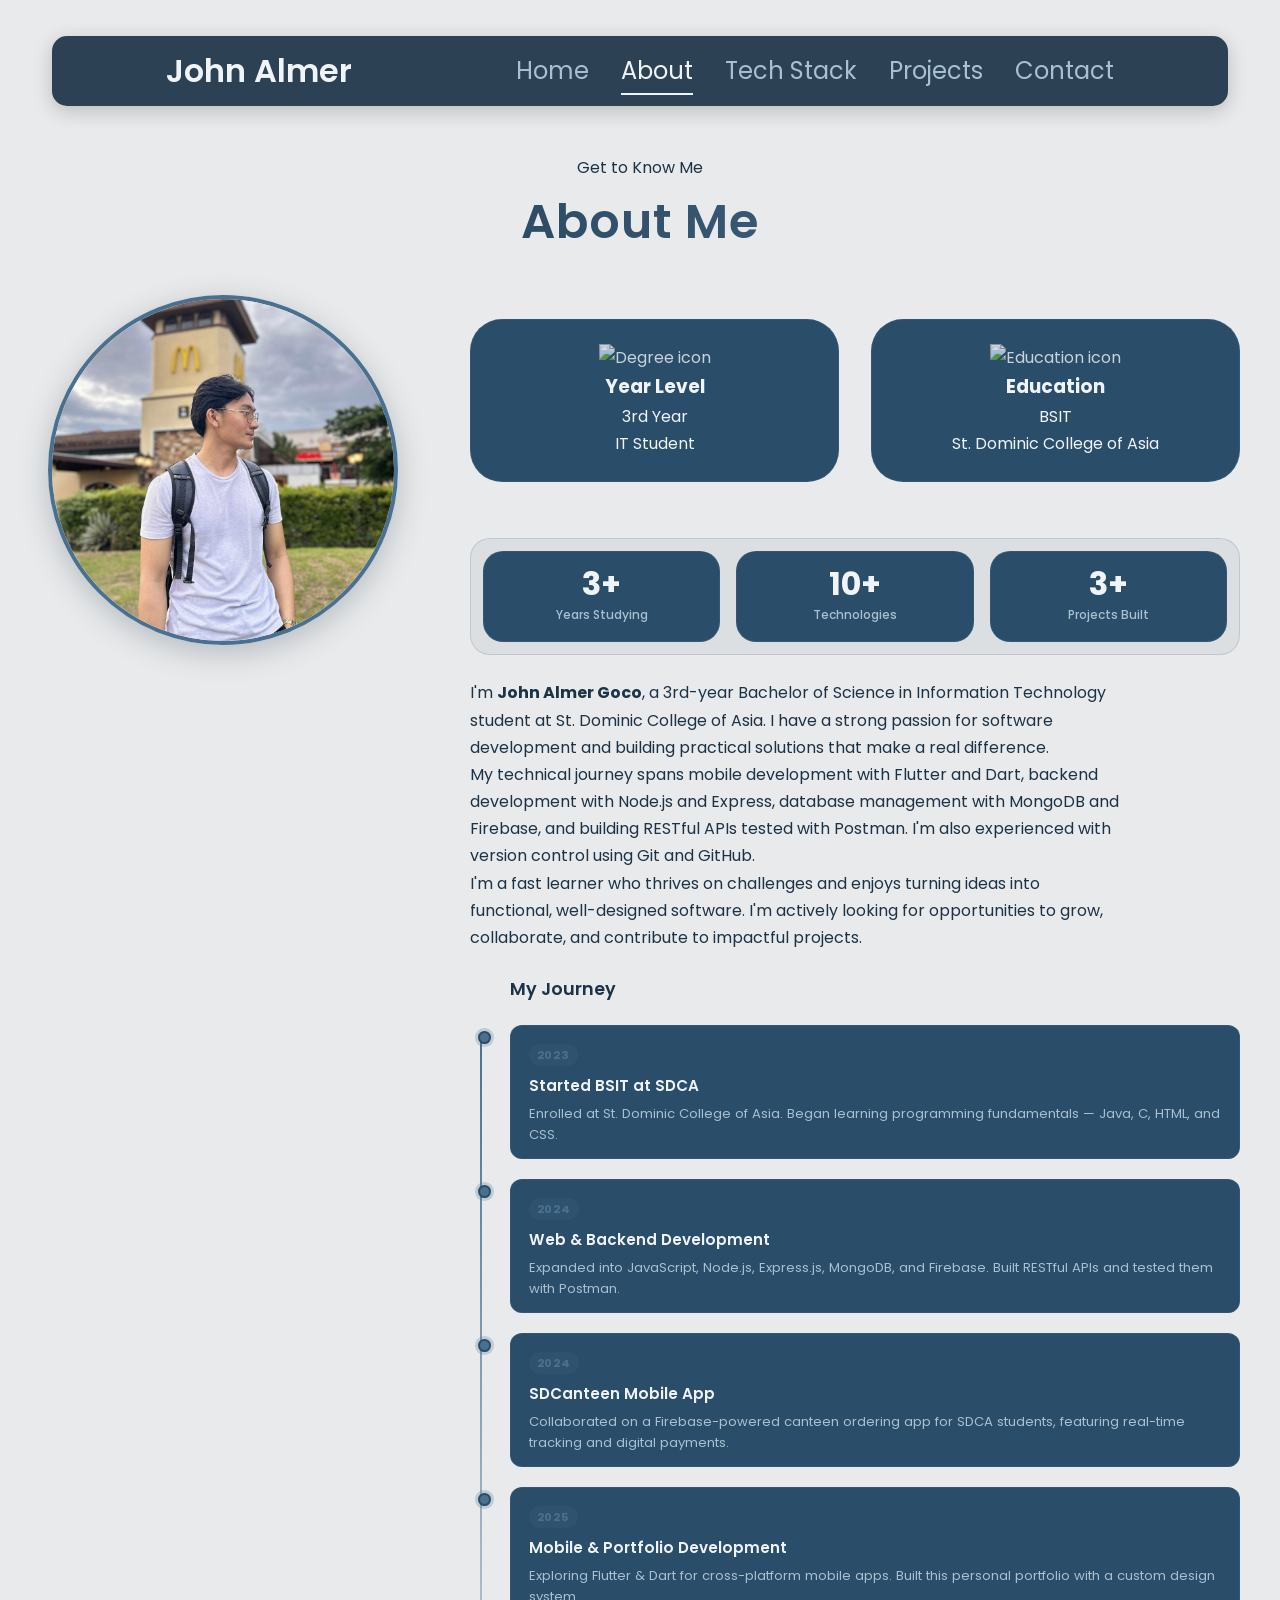
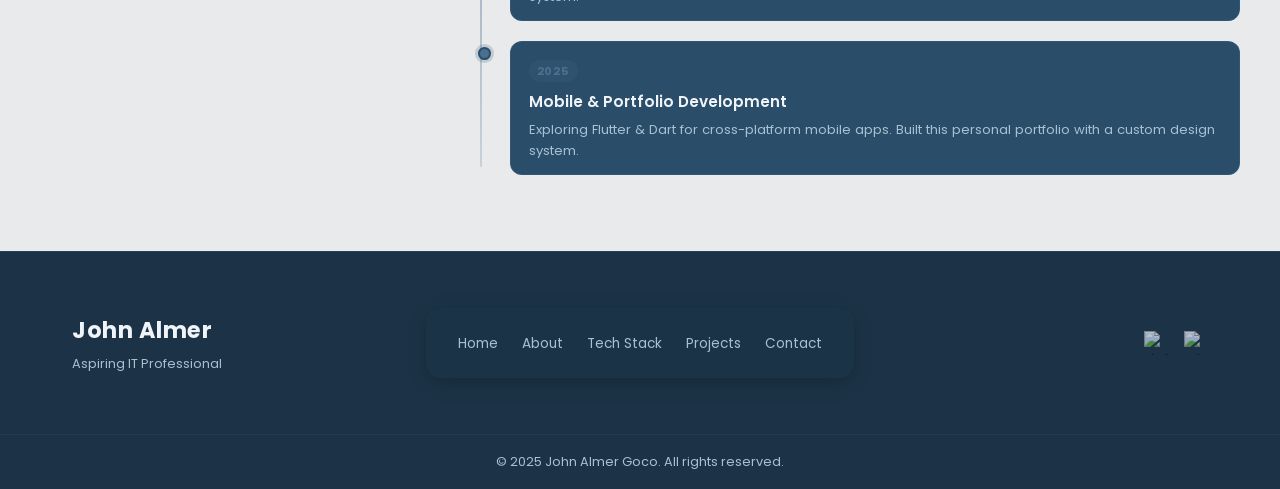
==== commit c088cab3: "UI enhancement" ====
--- a/about.html
+++ b/about.html
@@ -36,13 +36,13 @@
                     <span></span>
                     <span></span>
                 </div>
-                <div class="menu-links">
+                <ul class="menu-links">
                     <li><a href="index.html" onclick="toggleMenu()">Home</a></li>
                     <li><a href="about.html" onclick="toggleMenu()">About</a></li>
                     <li><a href="tech-stack.html" onclick="toggleMenu()">Tech Stack</a></li>
                     <li><a href="projects.html" onclick="toggleMenu()">Projects</a></li>
                     <li><a href="contact.html" onclick="toggleMenu()">Contact</a></li>
-                </div>
+                </ul>
             </div>
         </nav>
 
@@ -52,7 +52,7 @@
 
             <div class="section-container">
                 <div class="section__pic-container">
-                    <img src="./assets/profilepic.jpg" alt="John Almer Goco" class="about-pic" loading="lazy" />
+                    <img src="./assets/mainprofile.jpg" alt="John Almer Goco" class="about-pic" loading="lazy" />
                 </div>
 
                 <div class="about-details-container">
@@ -80,7 +80,7 @@
                             <span class="stat-label">Technologies</span>
                         </div>
                         <div class="stat-item">
-                            <span class="stat-number" data-target="5">0</span>
+                            <span class="stat-number" data-target="3">0</span>
                             <span class="stat-label">Projects Built</span>
                         </div>
                     </div>
@@ -127,19 +127,18 @@
                                     <p>Exploring Flutter &amp; Dart for cross-platform mobile apps. Built this personal portfolio with a custom design system.</p>
                                 </div>
                             </div>
+                             <div class="timeline-item">
+                                <div class="timeline-dot"></div>
+                                <div class="timeline-content">
+                                    <span class="timeline-year">2025</span>
+                                    <h4>Mobile &amp; Portfolio Development</h4>
+                                    <p>Exploring Flutter &amp; Dart for cross-platform mobile apps. Built this personal portfolio with a custom design system.</p>
+                                </div>
+                            </div>
                         </div>
                     </div>
 
-                    <div class="contact-info-lower-container">
-                        <div class="contact-info-container">
-                            <img src="./assets/Linkedin-Icon.png" alt="LinkedIn" class="icon contact-icon" loading="lazy" />
-                            <p><a href="https://www.linkedin.com/in/john-almer-goco-303b202a8/" target="_blank" rel="noopener">LinkedIn</a></p>
-                        </div>
-                        <div class="contact-info-container">
-                            <img src="./assets/github-logo.png" alt="GitHub" class="icon contact-icon" loading="lazy" />
-                            <p><a href="https://www.github.com/git-gocojohnalmer" target="_blank" rel="noopener">GitHub</a></p>
-                        </div>
-                    </div>
+                    
 
                 </div>
             </div>
--- a/css/style.css
+++ b/css/style.css
@@ -405,7 +405,7 @@
 }
 
 .profile-pic {
-    width: 96%;
+    width: 100%;
     height: 100%;
     object-fit: cover;
     object-position: center;
@@ -588,6 +588,7 @@
 
 .about-pic {
     width: 100%;
+    height: 100%;
     object-fit: cover;
     object-position: center;
 }
@@ -627,10 +628,14 @@
     height: 80%;
 }
 
+.text-container p {
+    max-width: 65ch;
+}
+
 #about .section__pic-container {
     height: 350px;
     margin: 0.5rem;
-    padding: 0.5rem;
+    padding: 0;
     box-shadow: 0 8px 30px rgba(28, 51, 71, 0.25);
 }
 
@@ -671,6 +676,10 @@
     gap: 1rem;
     margin: 1.5rem 0;
     justify-content: center;
+    background: rgba(28, 51, 71, 0.06);
+    border: 1px solid rgba(74, 112, 144, 0.2);
+    border-radius: var(--radius-card);
+    padding: 0.75rem;
 }
 
 .stat-item {
@@ -741,6 +750,7 @@
 
 .active-link::after {
     width: 100% !important;
+    background-color: var(--color-text-light) !important;
 }
 
 /* =============================================
@@ -902,6 +912,39 @@
     font-size: 0.8rem;
     color: var(--color-text-muted);
     margin: 0;
+}
+
+/* =============================================
+   PREFERS REDUCED MOTION
+   ============================================= */
+
+@media (prefers-reduced-motion: reduce) {
+    .section__pic-container {
+        animation: none;
+    }
+
+    body {
+        animation: none;
+    }
+
+    .section__text__p1,
+    .title,
+    .section__text__p2,
+    .btn-container,
+    #socials-container {
+        animation: none;
+        opacity: 1;
+        transform: none;
+    }
+
+    .details-container,
+    article,
+    .section__text,
+    .btn-container {
+        opacity: 1;
+        transform: none;
+        transition: none;
+    }
 }
 
 /* =============================================
